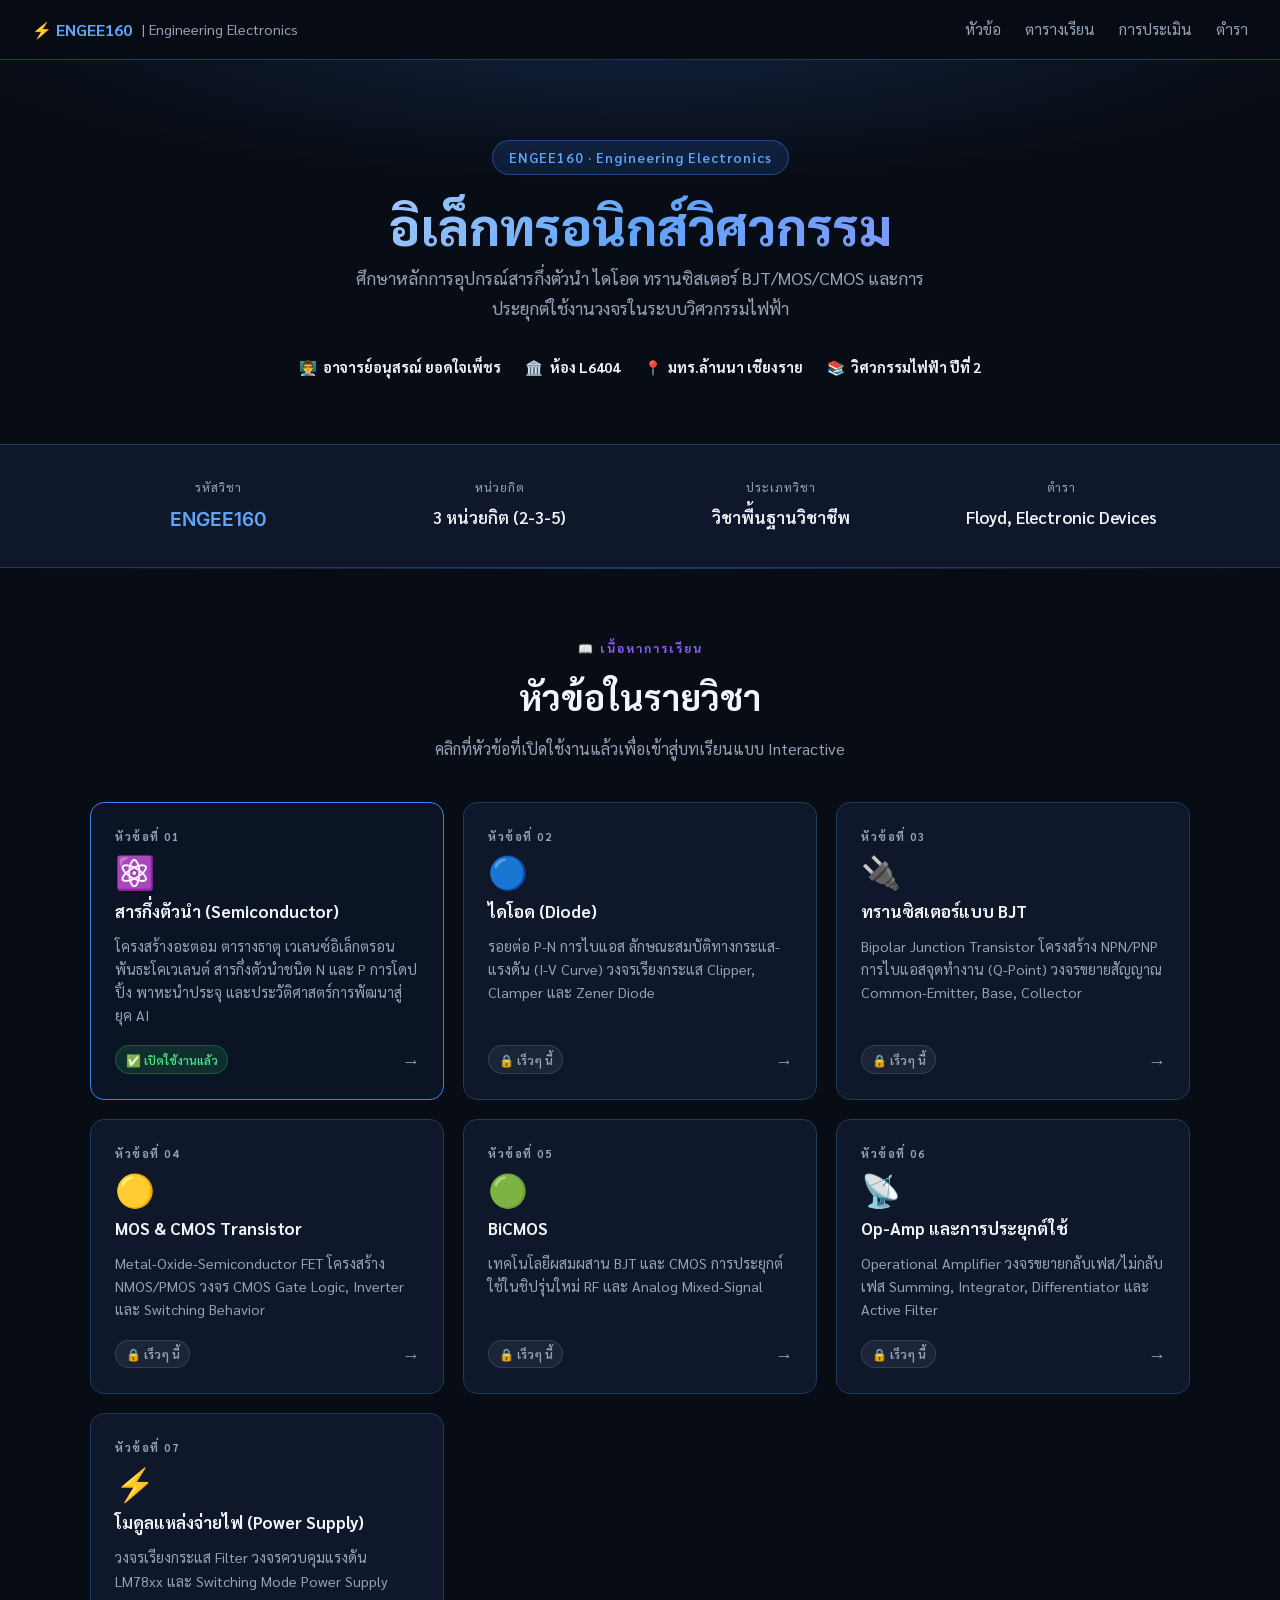
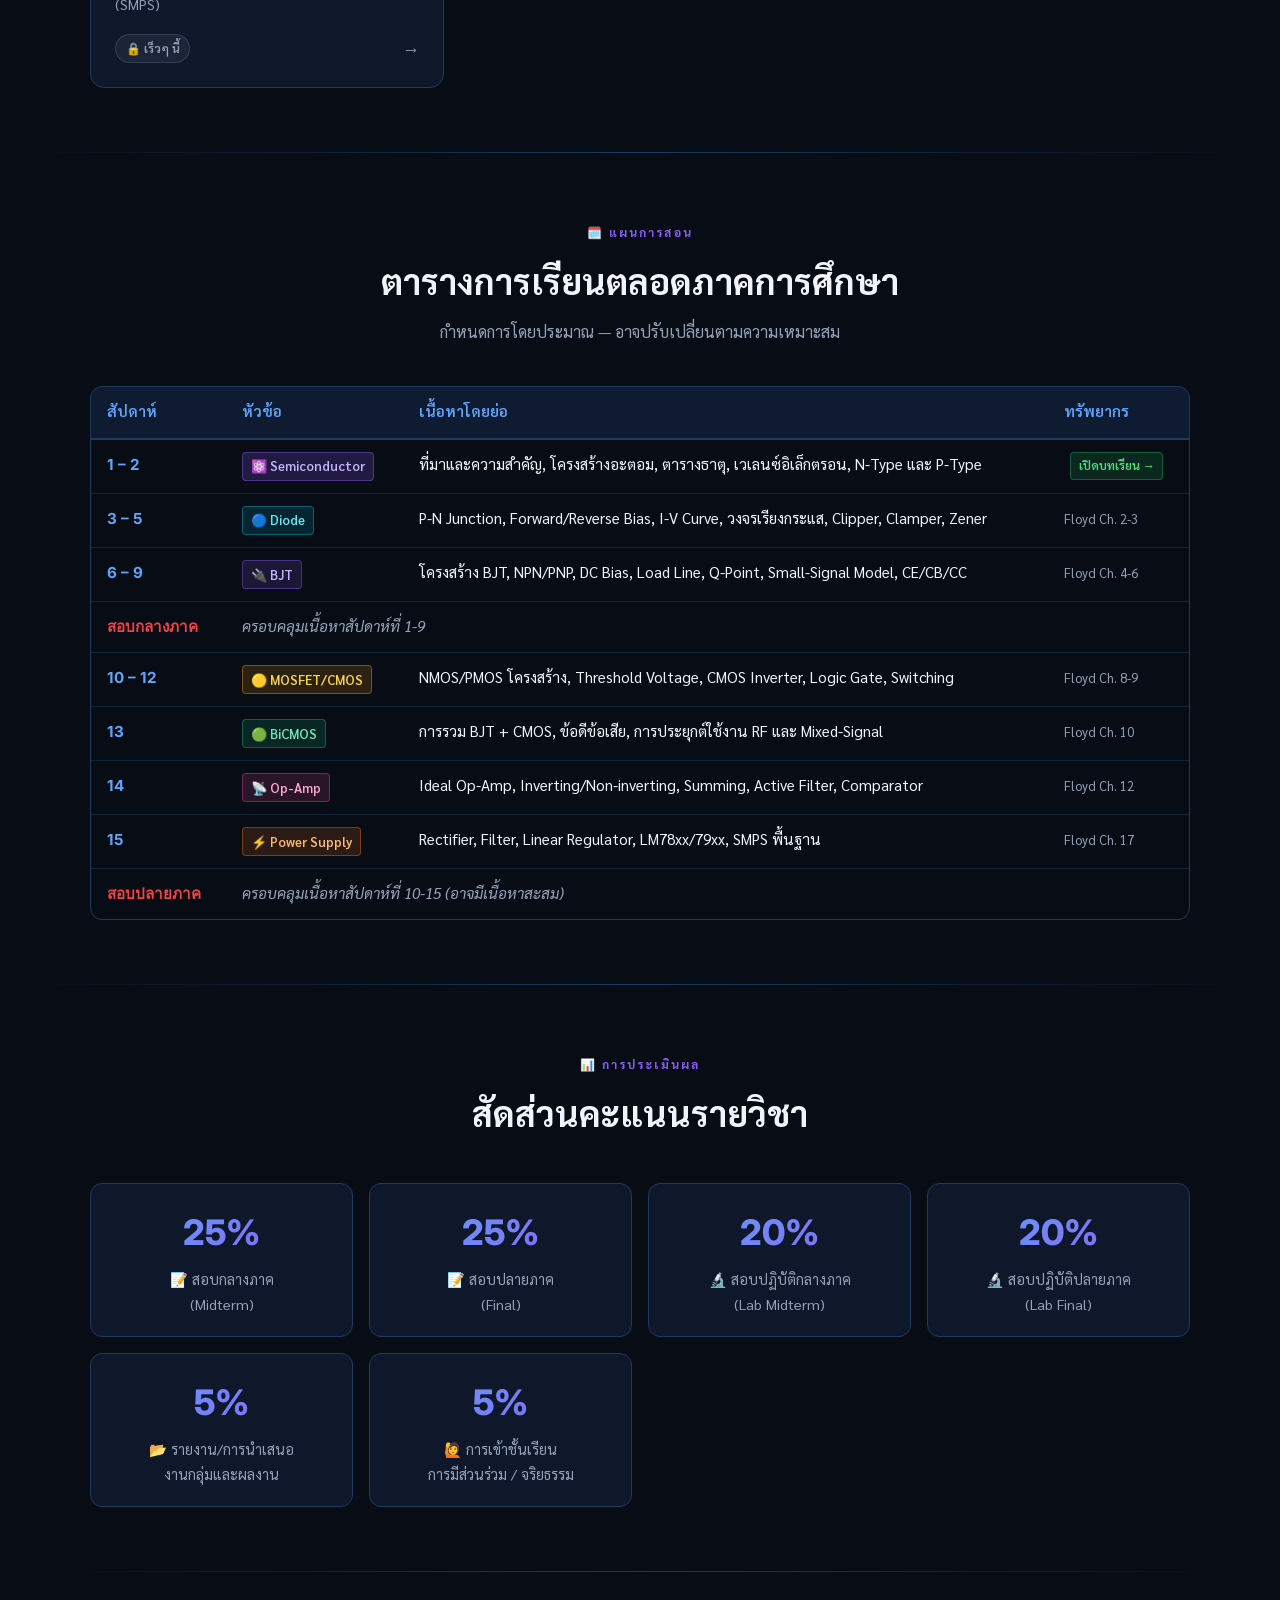
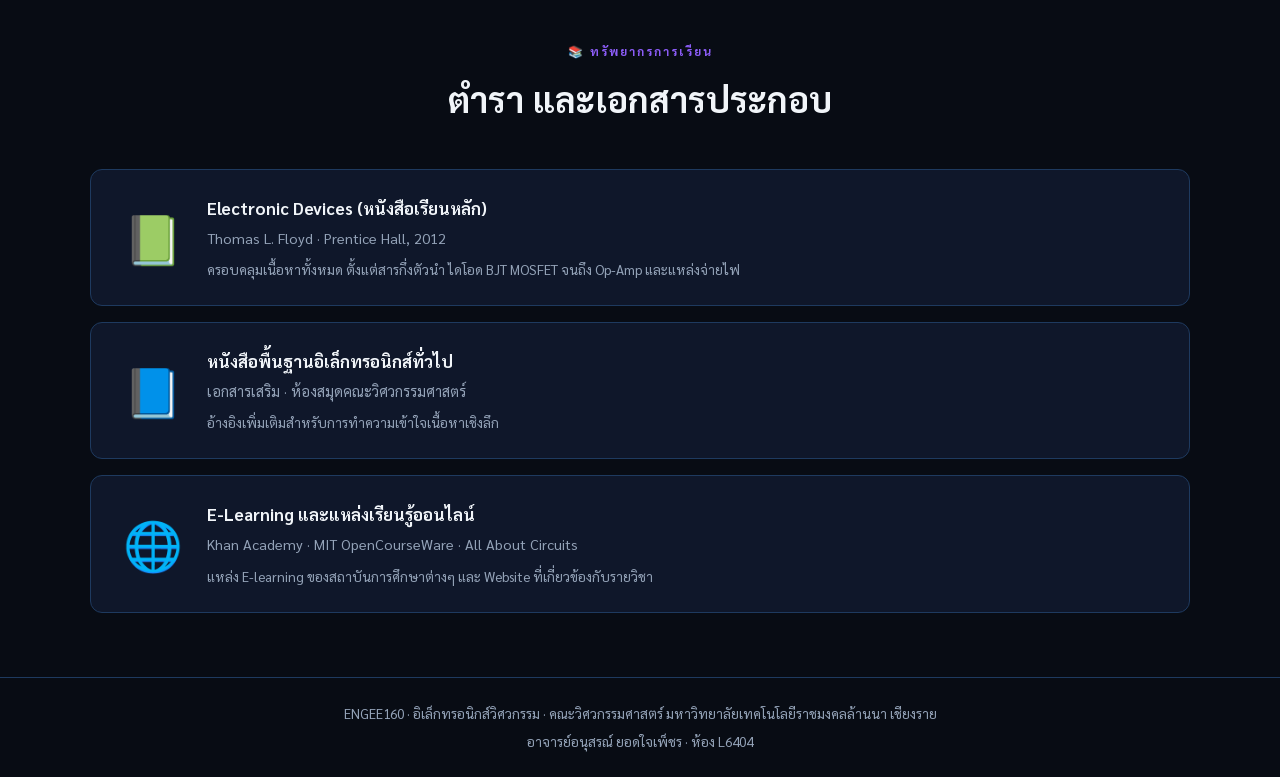
==== index.html @ 2627fcb3 "Initial commit: Course landing page and Semiconductor lesson with quiz" ====
﻿<!DOCTYPE html>
<html lang="th">
<head>
    <meta charset="UTF-8">
    <meta name="viewport" content="width=device-width, initial-scale=1.0">
    <title>ENGEE160 | อิเล็กทรอนิกส์วิศวกรรม</title>
    <meta name="description" content="เว็บไซต์ประกอบการเรียนวิชา ENGEE160 อิเล็กทรอนิกส์วิศวกรรม (Engineering Electronics) คณะวิศวกรรมศาสตร์ มทร.ล้านนา เชียงราย">
    <link rel="preconnect" href="https://fonts.googleapis.com">
    <link href="https://fonts.googleapis.com/css2?family=Sarabun:wght@300;400;500;600;700;800&family=Inter:wght@400;600;700&display=swap" rel="stylesheet">
    <style>
        :root {
            --bg:#080c14; --surface:#0f172a; --border:#1e3a5f;
            --primary:#3b82f6; --primary-glow:#60a5fa;
            --accent:#8b5cf6; --green:#22c55e; --red:#ef4444;
            --text:#f1f5f9; --muted:#94a3b8;
            --card-hover:rgba(59,130,246,0.06);
        }
        *{box-sizing:border-box;margin:0;padding:0}
        html{scroll-behavior:smooth}
        body{font-family:'Sarabun',sans-serif;background:var(--bg);color:var(--text);line-height:1.7;min-height:100vh}

        nav{position:sticky;top:0;z-index:100;background:rgba(8,12,20,0.88);backdrop-filter:blur(16px);border-bottom:1px solid var(--border);padding:0 2rem;display:flex;align-items:center;justify-content:space-between;height:60px}
        .nav-brand{display:flex;align-items:center;gap:.6rem;font-size:1rem;font-weight:700;color:var(--primary-glow);text-decoration:none}
        .nav-brand span{color:var(--muted);font-weight:400;font-size:.9rem}
        .nav-links{display:flex;gap:1.5rem}
        .nav-links a{color:var(--muted);text-decoration:none;font-size:.95rem;transition:color .2s}
        .nav-links a:hover{color:var(--text)}

        .hero{position:relative;overflow:hidden;padding:5rem 2rem 4rem;text-align:center;background:radial-gradient(ellipse 80% 60% at 50% -10%,rgba(59,130,246,0.18) 0%,transparent 70%)}
        .course-badge{display:inline-block;background:rgba(59,130,246,0.15);border:1px solid rgba(59,130,246,0.4);color:var(--primary-glow);padding:.3rem 1rem;border-radius:999px;font-size:.85rem;font-weight:600;letter-spacing:1px;margin-bottom:1.2rem}
        .hero h1{font-size:clamp(2rem,5vw,3.2rem);font-weight:800;line-height:1.2;background:linear-gradient(135deg,#f1f5f9 0%,#60a5fa 50%,#a78bfa 100%);-webkit-background-clip:text;-webkit-text-fill-color:transparent;background-clip:text;margin-bottom:.5rem}
        .hero-sub{font-size:1.1rem;color:var(--muted);max-width:600px;margin:0 auto 2rem}
        .hero-meta{display:flex;flex-wrap:wrap;justify-content:center;gap:1.5rem;font-size:.9rem}
        .hero-meta-item{display:flex;align-items:center;gap:.4rem;color:var(--muted)}
        .hero-meta-item strong{color:var(--text)}

        section{padding:4rem 2rem}
        .container{max-width:1100px;margin:0 auto}
        .section-header{text-align:center;margin-bottom:2.5rem}
        .section-tag{display:inline-block;font-size:.75rem;font-weight:700;letter-spacing:2px;text-transform:uppercase;color:var(--accent);margin-bottom:.5rem}
        .section-header h2{font-size:clamp(1.6rem,3vw,2.2rem);font-weight:700}
        .section-header p{color:var(--muted);margin-top:.5rem;font-size:1rem}

        .info-strip{background:var(--surface);border-top:1px solid var(--border);border-bottom:1px solid var(--border);padding:2rem}
        .info-grid{display:grid;grid-template-columns:repeat(auto-fit,minmax(200px,1fr));gap:1.5rem;max-width:1100px;margin:0 auto}
        .info-item{text-align:center}
        .info-item .label{font-size:.78rem;text-transform:uppercase;letter-spacing:1px;color:var(--muted);margin-bottom:.3rem}
        .info-item .value{font-size:1.05rem;font-weight:600}
        .info-item .value.code{font-family:'Inter',monospace;color:var(--primary-glow);font-size:1.2rem}

        .topics-grid{display:grid;grid-template-columns:repeat(auto-fill,minmax(300px,1fr));gap:1.2rem}
        .topic-card{background:var(--surface);border:1px solid var(--border);border-radius:14px;padding:1.5rem;text-decoration:none;color:inherit;display:flex;flex-direction:column;gap:.6rem;transition:transform .2s,border-color .2s,box-shadow .2s,background .2s;position:relative;overflow:hidden}
        .topic-card::before{content:'';position:absolute;top:0;left:0;right:0;height:3px;background:linear-gradient(90deg,var(--ca),var(--cb));opacity:0;transition:opacity .2s}
        .topic-card:hover{transform:translateY(-4px);border-color:var(--ca,var(--primary));box-shadow:0 8px 32px rgba(0,0,0,.4);background:var(--card-hover)}
        .topic-card:hover::before{opacity:1}
        .topic-card.live{border-color:var(--primary);background:rgba(59,130,246,.07)}
        .topic-card.live:hover{box-shadow:0 8px 32px rgba(59,130,246,.2)}
        .card-number{font-size:.7rem;font-weight:700;letter-spacing:1.5px;text-transform:uppercase;color:var(--muted)}
        .card-icon{font-size:2rem;line-height:1}
        .card-title{font-size:1.05rem;font-weight:700}
        .card-desc{font-size:.9rem;color:var(--muted);line-height:1.6;flex:1}
        .card-footer{display:flex;align-items:center;justify-content:space-between;margin-top:.5rem}
        .card-tag{font-size:.75rem;padding:.2rem .6rem;border-radius:999px;font-weight:600}
        .tag-ok{background:rgba(34,197,94,.15);color:#4ade80;border:1px solid rgba(34,197,94,.3)}
        .tag-soon{background:rgba(148,163,184,.1);color:var(--muted);border:1px solid rgba(148,163,184,.2)}
        .card-arrow{color:var(--muted);font-size:1.1rem;transition:transform .2s,color .2s}
        .topic-card:hover .card-arrow{transform:translateX(4px);color:var(--text)}

        .schedule-table{width:100%;border-collapse:collapse;font-size:.95rem}
        .schedule-table th{background:rgba(59,130,246,.12);color:var(--primary-glow);padding:.8rem 1rem;text-align:left;font-weight:600;border-bottom:2px solid var(--border)}
        .schedule-table td{padding:.75rem 1rem;border-bottom:1px solid rgba(30,58,95,.5);vertical-align:top}
        .schedule-table tr:hover td{background:rgba(59,130,246,.04)}
        .schedule-table tr:last-child td{border-bottom:none}
        .wk{font-weight:700;color:var(--primary-glow);font-family:'Inter',monospace;white-space:nowrap}
        .badge{display:inline-block;padding:.15rem .5rem;border-radius:4px;font-size:.82rem;font-weight:600;border:1px solid}
        .lnk{display:inline-block;background:rgba(34,197,94,.15);border:1px solid rgba(34,197,94,.35);color:#4ade80;padding:.15rem .5rem;border-radius:4px;font-size:.78rem;font-weight:600;text-decoration:none;margin-left:.4rem}
        .lnk:hover{background:rgba(34,197,94,.25)}

        .assess-grid{display:grid;grid-template-columns:repeat(auto-fill,minmax(220px,1fr));gap:1rem}
        .assess-card{background:var(--surface);border:1px solid var(--border);border-radius:12px;padding:1.2rem;text-align:center}
        .assess-pct{font-size:2.2rem;font-weight:800;font-family:'Inter',sans-serif;background:linear-gradient(135deg,var(--primary-glow),var(--accent));-webkit-background-clip:text;-webkit-text-fill-color:transparent;background-clip:text}
        .assess-label{font-size:.9rem;color:var(--muted);margin-top:.3rem}

        .book-card{background:var(--surface);border:1px solid var(--border);border-radius:12px;padding:1.5rem 2rem;display:flex;align-items:center;gap:1.5rem}
        .book-icon{font-size:3rem;flex-shrink:0}
        .book-title{font-size:1.05rem;font-weight:700}
        .book-author{font-size:.9rem;color:var(--muted);margin-top:.2rem}

        .divider{height:1px;background:linear-gradient(90deg,transparent,var(--border),transparent);margin:0 2rem}
        footer{border-top:1px solid var(--border);padding:1.5rem 2rem;text-align:center;color:var(--muted);font-size:.85rem}

        @keyframes pulse-glow{0%,100%{box-shadow:0 0 0 0 rgba(59,130,246,.4)}50%{box-shadow:0 0 0 8px rgba(59,130,246,0)}}
        .pulse{animation:pulse-glow 2.5s ease-in-out infinite}

        @media(max-width:640px){nav{padding:0 1rem}.nav-links{display:none}.hero{padding:3rem 1rem 2.5rem}section{padding:2.5rem 1rem}.book-card{flex-direction:column;text-align:center}}
    </style>
</head>
<body>

<nav>
    <a href="#" class="nav-brand">
        ⚡ ENGEE160 <span>| Engineering Electronics</span>
    </a>
    <div class="nav-links">
        <a href="#topics">หัวข้อ</a>
        <a href="#schedule">ตารางเรียน</a>
        <a href="#assessment">การประเมิน</a>
        <a href="#references">ตำรา</a>
    </div>
</nav>

<section class="hero">
    <div class="course-badge">ENGEE160 · Engineering Electronics</div>
    <h1>อิเล็กทรอนิกส์วิศวกรรม</h1>
    <p class="hero-sub">
        ศึกษาหลักการอุปกรณ์สารกึ่งตัวนำ ไดโอด ทรานซิสเตอร์ BJT/MOS/CMOS
        และการประยุกต์ใช้งานวงจรในระบบวิศวกรรมไฟฟ้า
    </p>
    <div class="hero-meta">
        <div class="hero-meta-item">👨‍🏫 <strong>อาจารย์อนุสรณ์ ยอดใจเพ็ชร</strong></div>
        <div class="hero-meta-item">🏛️ <strong>ห้อง L6404</strong></div>
        <div class="hero-meta-item">📍 <strong>มทร.ล้านนา เชียงราย</strong></div>
        <div class="hero-meta-item">📚 <strong>วิศวกรรมไฟฟ้า ปีที่ 2</strong></div>
    </div>
</section>

<div class="info-strip">
    <div class="info-grid">
        <div class="info-item"><div class="label">รหัสวิชา</div><div class="value code">ENGEE160</div></div>
        <div class="info-item"><div class="label">หน่วยกิต</div><div class="value">3 หน่วยกิต (2-3-5)</div></div>
        <div class="info-item"><div class="label">ประเภทวิชา</div><div class="value">วิชาพื้นฐานวิชาชีพ</div></div>
        <div class="info-item"><div class="label">ตำรา</div><div class="value">Floyd, Electronic Devices</div></div>
    </div>
</div>

<div class="divider"></div>

<section id="topics">
    <div class="container">
        <div class="section-header">
            <div class="section-tag">📖 เนื้อหาการเรียน</div>
            <h2>หัวข้อในรายวิชา</h2>
            <p>คลิกที่หัวข้อที่เปิดใช้งานแล้วเพื่อเข้าสู่บทเรียนแบบ Interactive</p>
        </div>
        <div class="topics-grid">

            <a href="Semiconductor/index.html" class="topic-card live pulse" style="--ca:#3b82f6;--cb:#8b5cf6">
                <div class="card-number">หัวข้อที่ 01</div>
                <div class="card-icon">⚛️</div>
                <div class="card-title">สารกึ่งตัวนำ (Semiconductor)</div>
                <div class="card-desc">โครงสร้างอะตอม ตารางธาตุ เวเลนซ์อิเล็กตรอน พันธะโคเวเลนต์ สารกึ่งตัวนำชนิด N และ P การโดปปิ้ง พาหะนำประจุ และประวัติศาสตร์การพัฒนาสู่ยุค AI</div>
                <div class="card-footer">
                    <span class="card-tag tag-ok">✅ เปิดใช้งานแล้ว</span>
                    <span class="card-arrow">→</span>
                </div>
            </a>

            <div class="topic-card" style="--ca:#06b6d4;--cb:#3b82f6">
                <div class="card-number">หัวข้อที่ 02</div>
                <div class="card-icon">🔵</div>
                <div class="card-title">ไดโอด (Diode)</div>
                <div class="card-desc">รอยต่อ P-N การไบแอส ลักษณะสมบัติทางกระแส-แรงดัน (I-V Curve) วงจรเรียงกระแส Clipper, Clamper และ Zener Diode</div>
                <div class="card-footer"><span class="card-tag tag-soon">🔒 เร็วๆ นี้</span><span class="card-arrow">→</span></div>
            </div>

            <div class="topic-card" style="--ca:#8b5cf6;--cb:#ec4899">
                <div class="card-number">หัวข้อที่ 03</div>
                <div class="card-icon">🔌</div>
                <div class="card-title">ทรานซิสเตอร์แบบ BJT</div>
                <div class="card-desc">Bipolar Junction Transistor โครงสร้าง NPN/PNP การไบแอสจุดทำงาน (Q-Point) วงจรขยายสัญญาณ Common-Emitter, Base, Collector</div>
                <div class="card-footer"><span class="card-tag tag-soon">🔒 เร็วๆ นี้</span><span class="card-arrow">→</span></div>
            </div>

            <div class="topic-card" style="--ca:#f59e0b;--cb:#ef4444">
                <div class="card-number">หัวข้อที่ 04</div>
                <div class="card-icon">🟡</div>
                <div class="card-title">MOS & CMOS Transistor</div>
                <div class="card-desc">Metal-Oxide-Semiconductor FET โครงสร้าง NMOS/PMOS วงจร CMOS Gate Logic, Inverter และ Switching Behavior</div>
                <div class="card-footer"><span class="card-tag tag-soon">🔒 เร็วๆ นี้</span><span class="card-arrow">→</span></div>
            </div>

            <div class="topic-card" style="--ca:#10b981;--cb:#06b6d4">
                <div class="card-number">หัวข้อที่ 05</div>
                <div class="card-icon">🟢</div>
                <div class="card-title">BiCMOS</div>
                <div class="card-desc">เทคโนโลยีผสมผสาน BJT และ CMOS การประยุกต์ใช้ในชิปรุ่นใหม่ RF และ Analog Mixed-Signal</div>
                <div class="card-footer"><span class="card-tag tag-soon">🔒 เร็วๆ นี้</span><span class="card-arrow">→</span></div>
            </div>

            <div class="topic-card" style="--ca:#ec4899;--cb:#8b5cf6">
                <div class="card-number">หัวข้อที่ 06</div>
                <div class="card-icon">📡</div>
                <div class="card-title">Op-Amp และการประยุกต์ใช้</div>
                <div class="card-desc">Operational Amplifier วงจรขยายกลับเฟส/ไม่กลับเฟส Summing, Integrator, Differentiator และ Active Filter</div>
                <div class="card-footer"><span class="card-tag tag-soon">🔒 เร็วๆ นี้</span><span class="card-arrow">→</span></div>
            </div>

            <div class="topic-card" style="--ca:#f97316;--cb:#eab308">
                <div class="card-number">หัวข้อที่ 07</div>
                <div class="card-icon">⚡</div>
                <div class="card-title">โมดูลแหล่งจ่ายไฟ (Power Supply)</div>
                <div class="card-desc">วงจรเรียงกระแส Filter วงจรควบคุมแรงดัน LM78xx และ Switching Mode Power Supply (SMPS)</div>
                <div class="card-footer"><span class="card-tag tag-soon">🔒 เร็วๆ นี้</span><span class="card-arrow">→</span></div>
            </div>

        </div>
    </div>
</section>

<div class="divider"></div>

<section id="schedule">
    <div class="container">
        <div class="section-header">
            <div class="section-tag">🗓️ แผนการสอน</div>
            <h2>ตารางการเรียนตลอดภาคการศึกษา</h2>
            <p>กำหนดการโดยประมาณ — อาจปรับเปลี่ยนตามความเหมาะสม</p>
        </div>
        <div style="overflow-x:auto;border-radius:12px;border:1px solid var(--border)">
        <table class="schedule-table">
            <thead>
                <tr><th>สัปดาห์</th><th>หัวข้อ</th><th>เนื้อหาโดยย่อ</th><th>ทรัพยากร</th></tr>
            </thead>
            <tbody>
                <tr>
                    <td class="wk">1 – 2</td>
                    <td><span class="badge" style="background:rgba(139,92,246,.2);border-color:rgba(139,92,246,.4);color:#c4b5fd">⚛️ Semiconductor</span></td>
                    <td>ที่มาและความสำคัญ, โครงสร้างอะตอม, ตารางธาตุ, เวเลนซ์อิเล็กตรอน, N-Type และ P-Type</td>
                    <td><a href="Semiconductor/index.html" class="lnk">เปิดบทเรียน →</a></td>
                </tr>
                <tr>
                    <td class="wk">3 – 5</td>
                    <td><span class="badge" style="background:rgba(6,182,212,.15);border-color:rgba(6,182,212,.4);color:#67e8f9">🔵 Diode</span></td>
                    <td>P-N Junction, Forward/Reverse Bias, I-V Curve, วงจรเรียงกระแส, Clipper, Clamper, Zener</td>
                    <td><span style="color:var(--muted);font-size:.8rem">Floyd Ch. 2-3</span></td>
                </tr>
                <tr>
                    <td class="wk">6 – 9</td>
                    <td><span class="badge" style="background:rgba(139,92,246,.15);border-color:rgba(139,92,246,.4);color:#c4b5fd">🔌 BJT</span></td>
                    <td>โครงสร้าง BJT, NPN/PNP, DC Bias, Load Line, Q-Point, Small-Signal Model, CE/CB/CC</td>
                    <td><span style="color:var(--muted);font-size:.8rem">Floyd Ch. 4-6</span></td>
                </tr>
                <tr>
                    <td class="wk" style="color:var(--red)">สอบกลางภาค</td>
                    <td colspan="3" style="color:var(--muted);font-style:italic">ครอบคลุมเนื้อหาสัปดาห์ที่ 1-9</td>
                </tr>
                <tr>
                    <td class="wk">10 – 12</td>
                    <td><span class="badge" style="background:rgba(245,158,11,.15);border-color:rgba(245,158,11,.4);color:#fcd34d">🟡 MOSFET/CMOS</span></td>
                    <td>NMOS/PMOS โครงสร้าง, Threshold Voltage, CMOS Inverter, Logic Gate, Switching</td>
                    <td><span style="color:var(--muted);font-size:.8rem">Floyd Ch. 8-9</span></td>
                </tr>
                <tr>
                    <td class="wk">13</td>
                    <td><span class="badge" style="background:rgba(16,185,129,.15);border-color:rgba(16,185,129,.4);color:#6ee7b7">🟢 BiCMOS</span></td>
                    <td>การรวม BJT + CMOS, ข้อดีข้อเสีย, การประยุกต์ใช้งาน RF และ Mixed-Signal</td>
                    <td><span style="color:var(--muted);font-size:.8rem">Floyd Ch. 10</span></td>
                </tr>
                <tr>
                    <td class="wk">14</td>
                    <td><span class="badge" style="background:rgba(236,72,153,.15);border-color:rgba(236,72,153,.4);color:#f9a8d4">📡 Op-Amp</span></td>
                    <td>Ideal Op-Amp, Inverting/Non-inverting, Summing, Active Filter, Comparator</td>
                    <td><span style="color:var(--muted);font-size:.8rem">Floyd Ch. 12</span></td>
                </tr>
                <tr>
                    <td class="wk">15</td>
                    <td><span class="badge" style="background:rgba(249,115,22,.15);border-color:rgba(249,115,22,.4);color:#fdba74">⚡ Power Supply</span></td>
                    <td>Rectifier, Filter, Linear Regulator, LM78xx/79xx, SMPS พื้นฐาน</td>
                    <td><span style="color:var(--muted);font-size:.8rem">Floyd Ch. 17</span></td>
                </tr>
                <tr>
                    <td class="wk" style="color:var(--red)">สอบปลายภาค</td>
                    <td colspan="3" style="color:var(--muted);font-style:italic">ครอบคลุมเนื้อหาสัปดาห์ที่ 10-15 (อาจมีเนื้อหาสะสม)</td>
                </tr>
            </tbody>
        </table>
        </div>
    </div>
</section>

<div class="divider"></div>

<section id="assessment">
    <div class="container">
        <div class="section-header">
            <div class="section-tag">📊 การประเมินผล</div>
            <h2>สัดส่วนคะแนนรายวิชา</h2>
        </div>
        <div class="assess-grid">
            <div class="assess-card"><div class="assess-pct">25%</div><div class="assess-label">📝 สอบกลางภาค<br>(Midterm)</div></div>
            <div class="assess-card"><div class="assess-pct">25%</div><div class="assess-label">📝 สอบปลายภาค<br>(Final)</div></div>
            <div class="assess-card"><div class="assess-pct">20%</div><div class="assess-label">🔬 สอบปฏิบัติกลางภาค<br>(Lab Midterm)</div></div>
            <div class="assess-card"><div class="assess-pct">20%</div><div class="assess-label">🔬 สอบปฏิบัติปลายภาค<br>(Lab Final)</div></div>
            <div class="assess-card"><div class="assess-pct">5%</div><div class="assess-label">📂 รายงาน/การนำเสนอ<br>งานกลุ่มและผลงาน</div></div>
            <div class="assess-card"><div class="assess-pct">5%</div><div class="assess-label">🙋 การเข้าชั้นเรียน<br>การมีส่วนร่วม / จริยธรรม</div></div>
        </div>
    </div>
</section>

<div class="divider"></div>

<section id="references">
    <div class="container">
        <div class="section-header">
            <div class="section-tag">📚 ทรัพยากรการเรียน</div>
            <h2>ตำรา และเอกสารประกอบ</h2>
        </div>
        <div style="display:flex;flex-direction:column;gap:1rem">
            <div class="book-card">
                <div class="book-icon">📗</div>
                <div>
                    <div class="book-title">Electronic Devices (หนังสือเรียนหลัก)</div>
                    <div class="book-author">Thomas L. Floyd · Prentice Hall, 2012</div>
                    <div style="margin-top:.5rem;font-size:.85rem;color:var(--muted)">ครอบคลุมเนื้อหาทั้งหมด ตั้งแต่สารกึ่งตัวนำ ไดโอด BJT MOSFET จนถึง Op-Amp และแหล่งจ่ายไฟ</div>
                </div>
            </div>
            <div class="book-card">
                <div class="book-icon">📘</div>
                <div>
                    <div class="book-title">หนังสือพื้นฐานอิเล็กทรอนิกส์ทั่วไป</div>
                    <div class="book-author">เอกสารเสริม · ห้องสมุดคณะวิศวกรรมศาสตร์</div>
                    <div style="margin-top:.5rem;font-size:.85rem;color:var(--muted)">อ้างอิงเพิ่มเติมสำหรับการทำความเข้าใจเนื้อหาเชิงลึก</div>
                </div>
            </div>
            <div class="book-card">
                <div class="book-icon">🌐</div>
                <div>
                    <div class="book-title">E-Learning และแหล่งเรียนรู้ออนไลน์</div>
                    <div class="book-author">Khan Academy · MIT OpenCourseWare · All About Circuits</div>
                    <div style="margin-top:.5rem;font-size:.85rem;color:var(--muted)">แหล่ง E-learning ของสถาบันการศึกษาต่างๆ และ Website ที่เกี่ยวข้องกับรายวิชา</div>
                </div>
            </div>
        </div>
    </div>
</section>

<footer>
    <p>ENGEE160 · อิเล็กทรอนิกส์วิศวกรรม · คณะวิศวกรรมศาสตร์ มหาวิทยาลัยเทคโนโลยีราชมงคลล้านนา เชียงราย</p>
    <p style="margin-top:.3rem">อาจารย์อนุสรณ์ ยอดใจเพ็ชร · ห้อง L6404</p>
</footer>

</body>
</html>
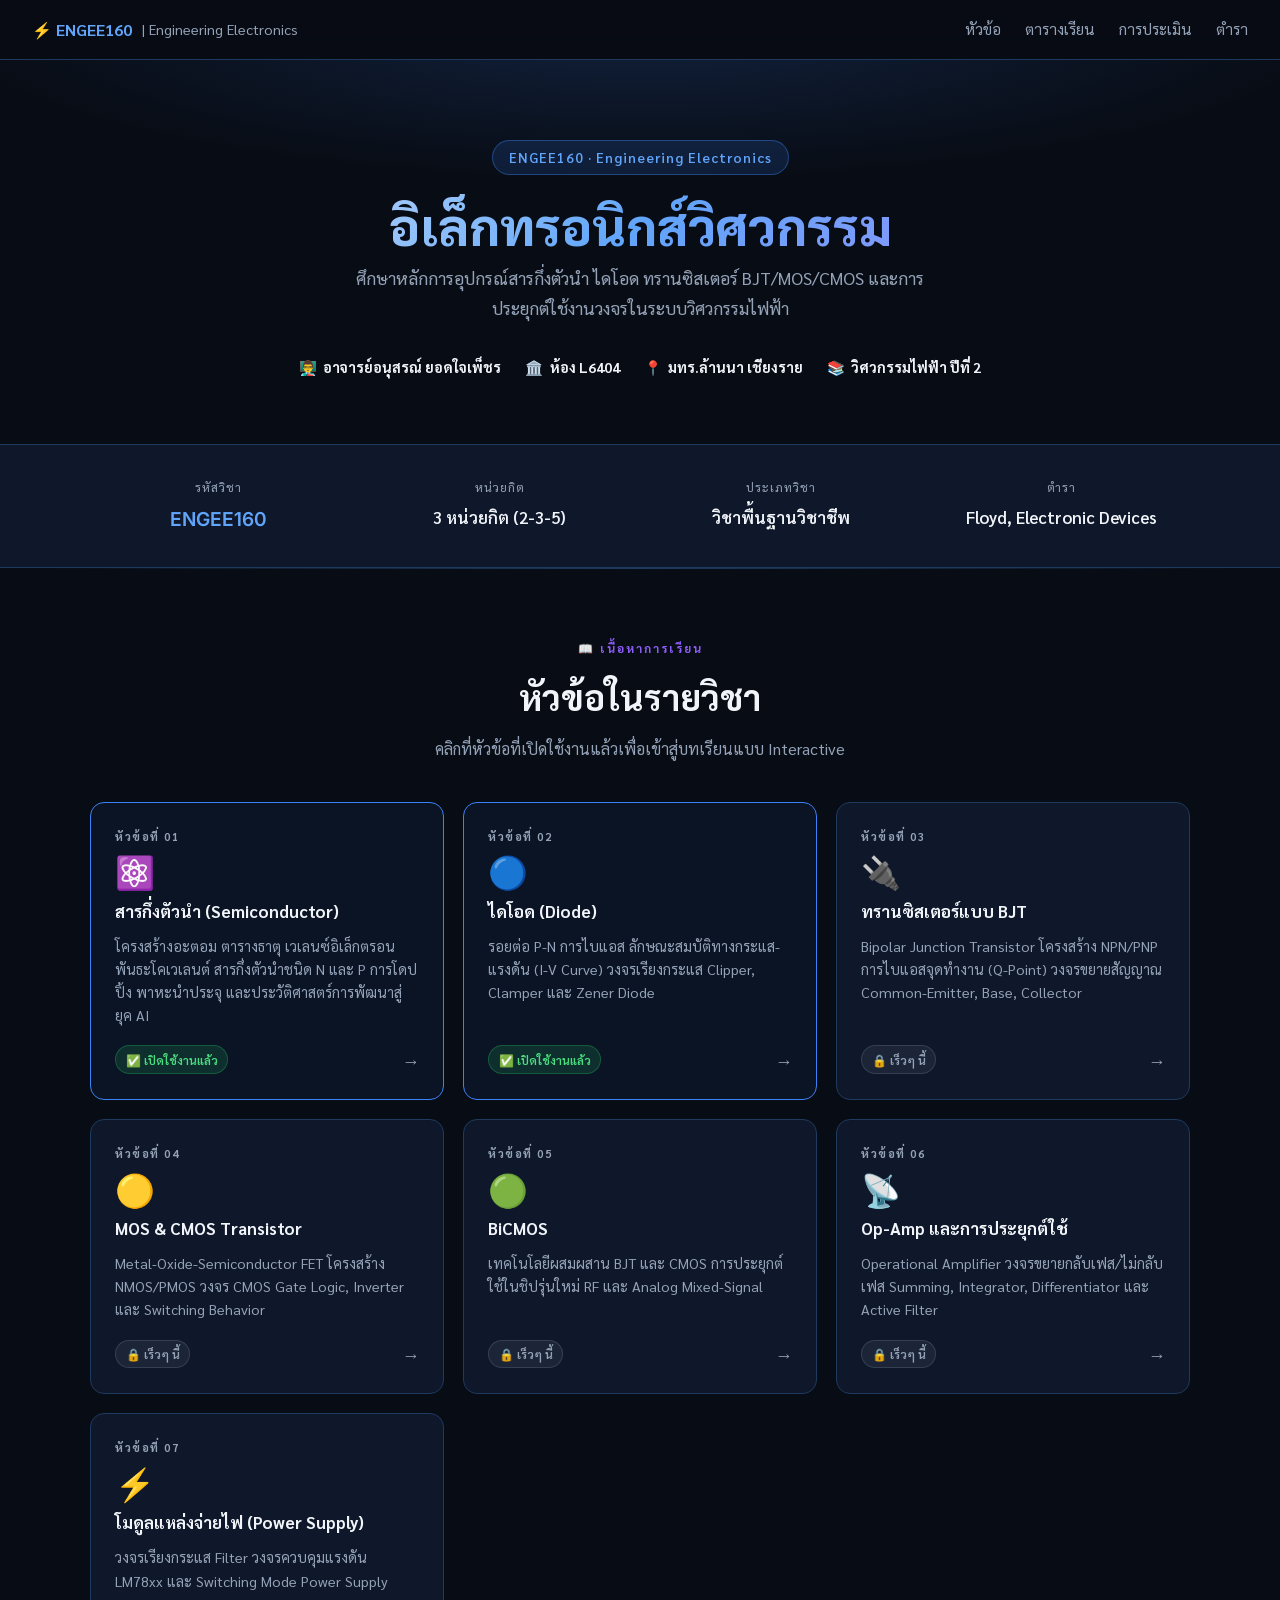
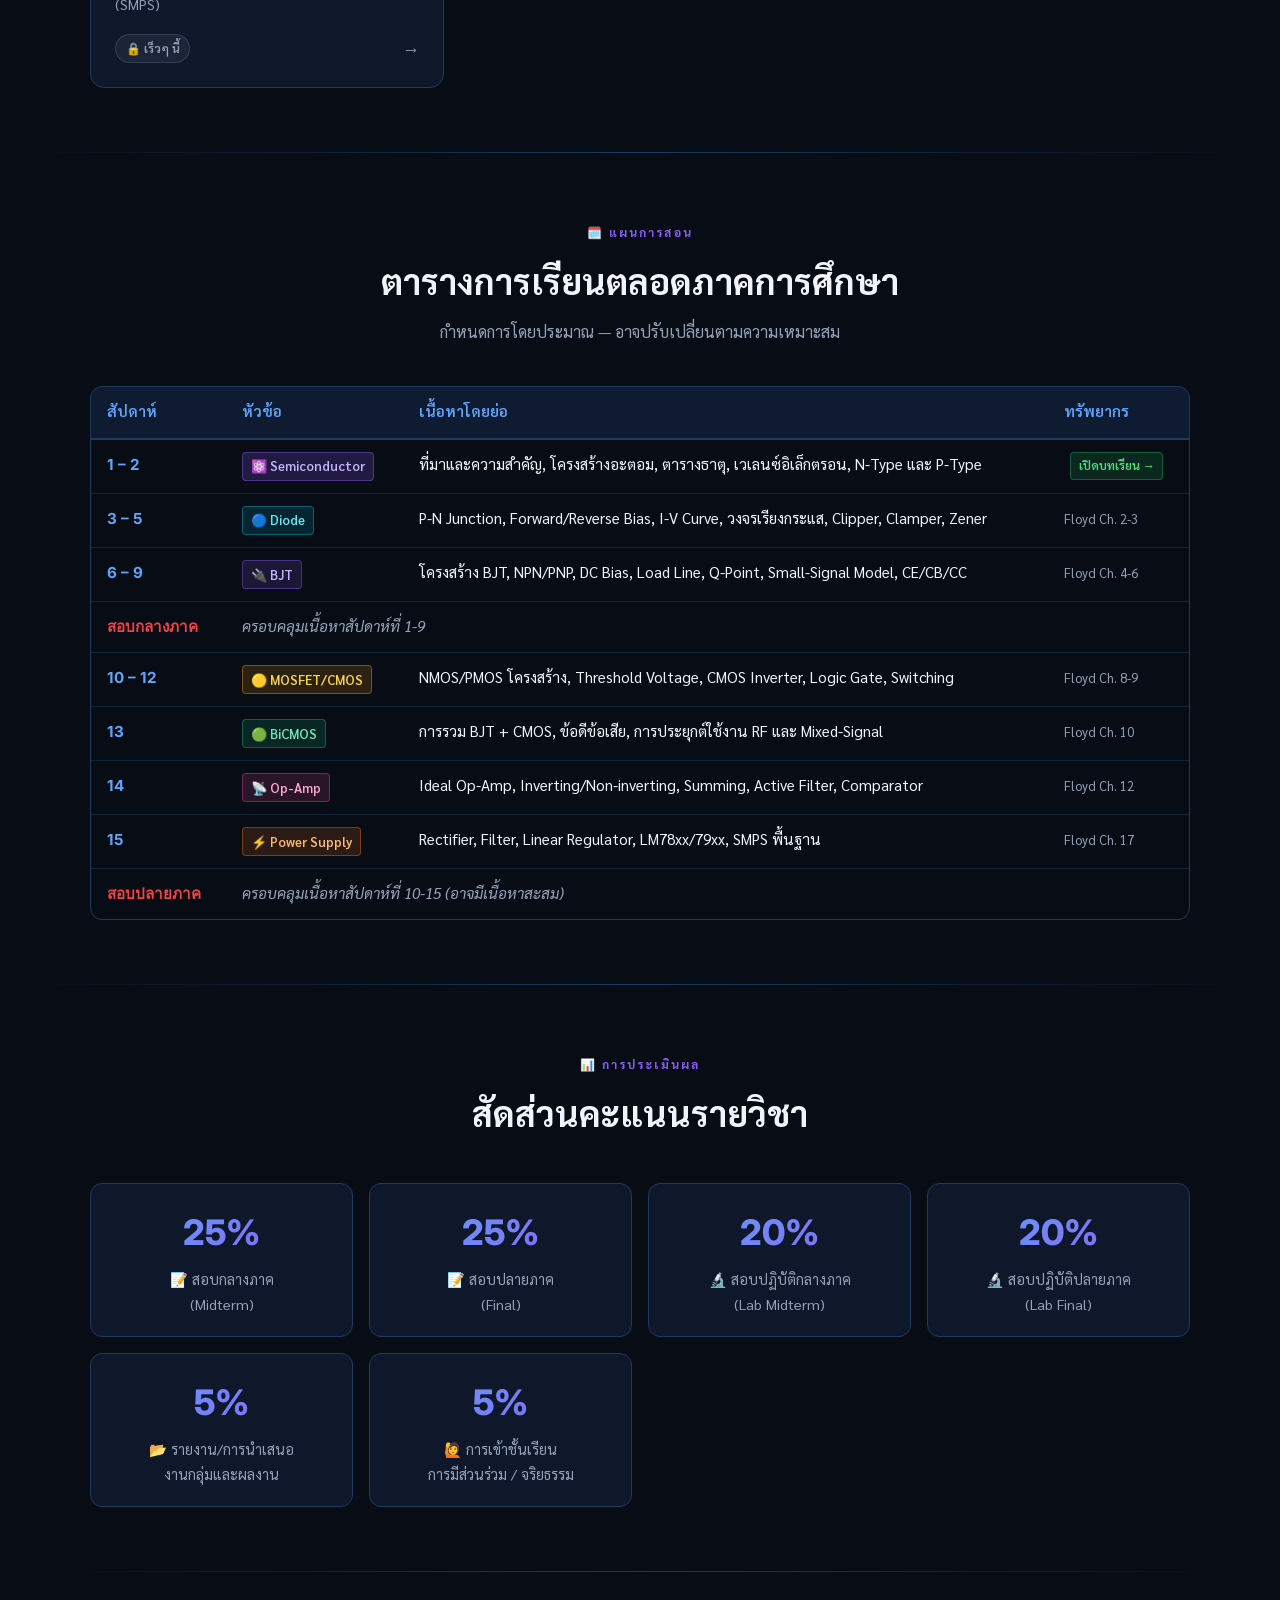
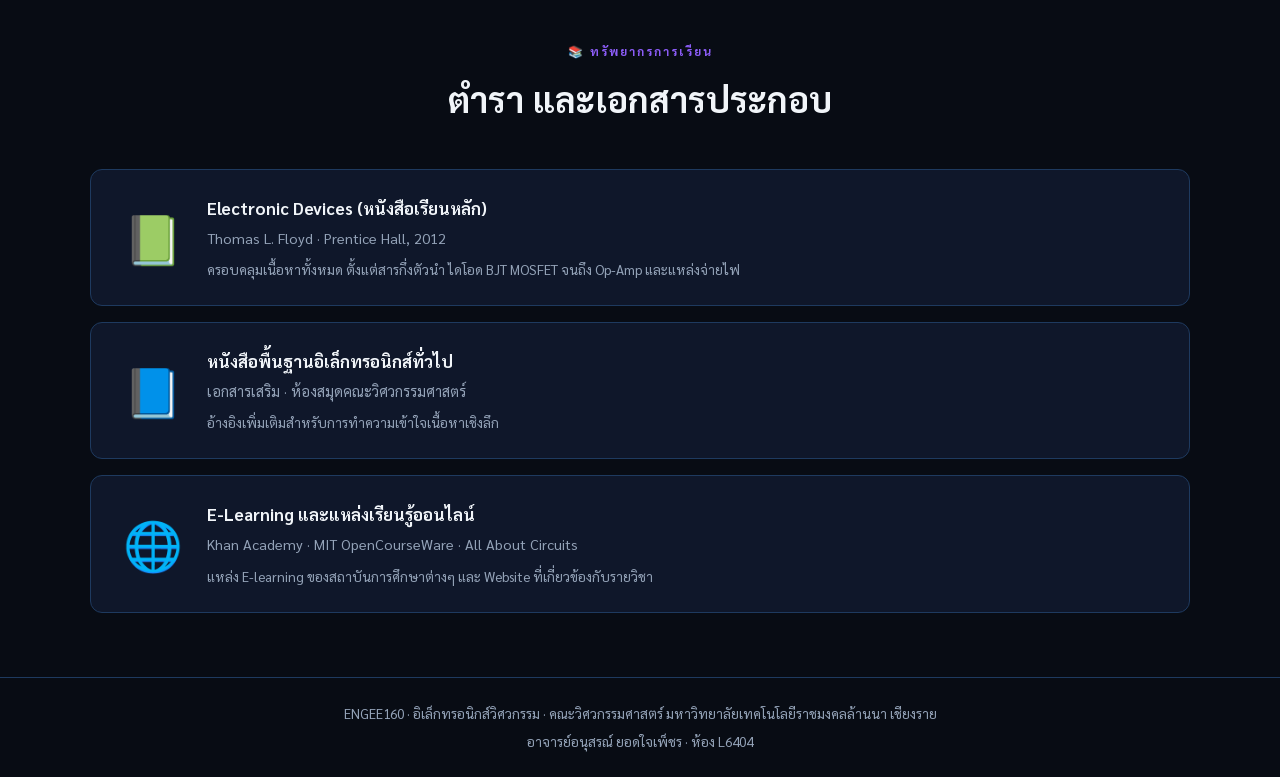
==== commit 63747f02: "feat: Add Diode module with interactive SVGs and quiz" ====
--- a/index.html
+++ b/index.html
@@ -1,4 +1,4 @@
-﻿<!DOCTYPE html>
+<!DOCTYPE html>
 <html lang="th">
 <head>
     <meta charset="UTF-8">
@@ -155,13 +155,13 @@
                 </div>
             </a>
 
-            <div class="topic-card" style="--ca:#06b6d4;--cb:#3b82f6">
+            <a href="Diode/index.html" class="topic-card live pulse" style="--ca:#06b6d4;--cb:#3b82f6">
                 <div class="card-number">หัวข้อที่ 02</div>
                 <div class="card-icon">🔵</div>
                 <div class="card-title">ไดโอด (Diode)</div>
                 <div class="card-desc">รอยต่อ P-N การไบแอส ลักษณะสมบัติทางกระแส-แรงดัน (I-V Curve) วงจรเรียงกระแส Clipper, Clamper และ Zener Diode</div>
-                <div class="card-footer"><span class="card-tag tag-soon">🔒 เร็วๆ นี้</span><span class="card-arrow">→</span></div>
-            </div>
+                <div class="card-footer"><span class="card-tag tag-ok">✅ เปิดใช้งานแล้ว</span><span class="card-arrow">→</span></div>
+            </a>
 
             <div class="topic-card" style="--ca:#8b5cf6;--cb:#ec4899">
                 <div class="card-number">หัวข้อที่ 03</div>
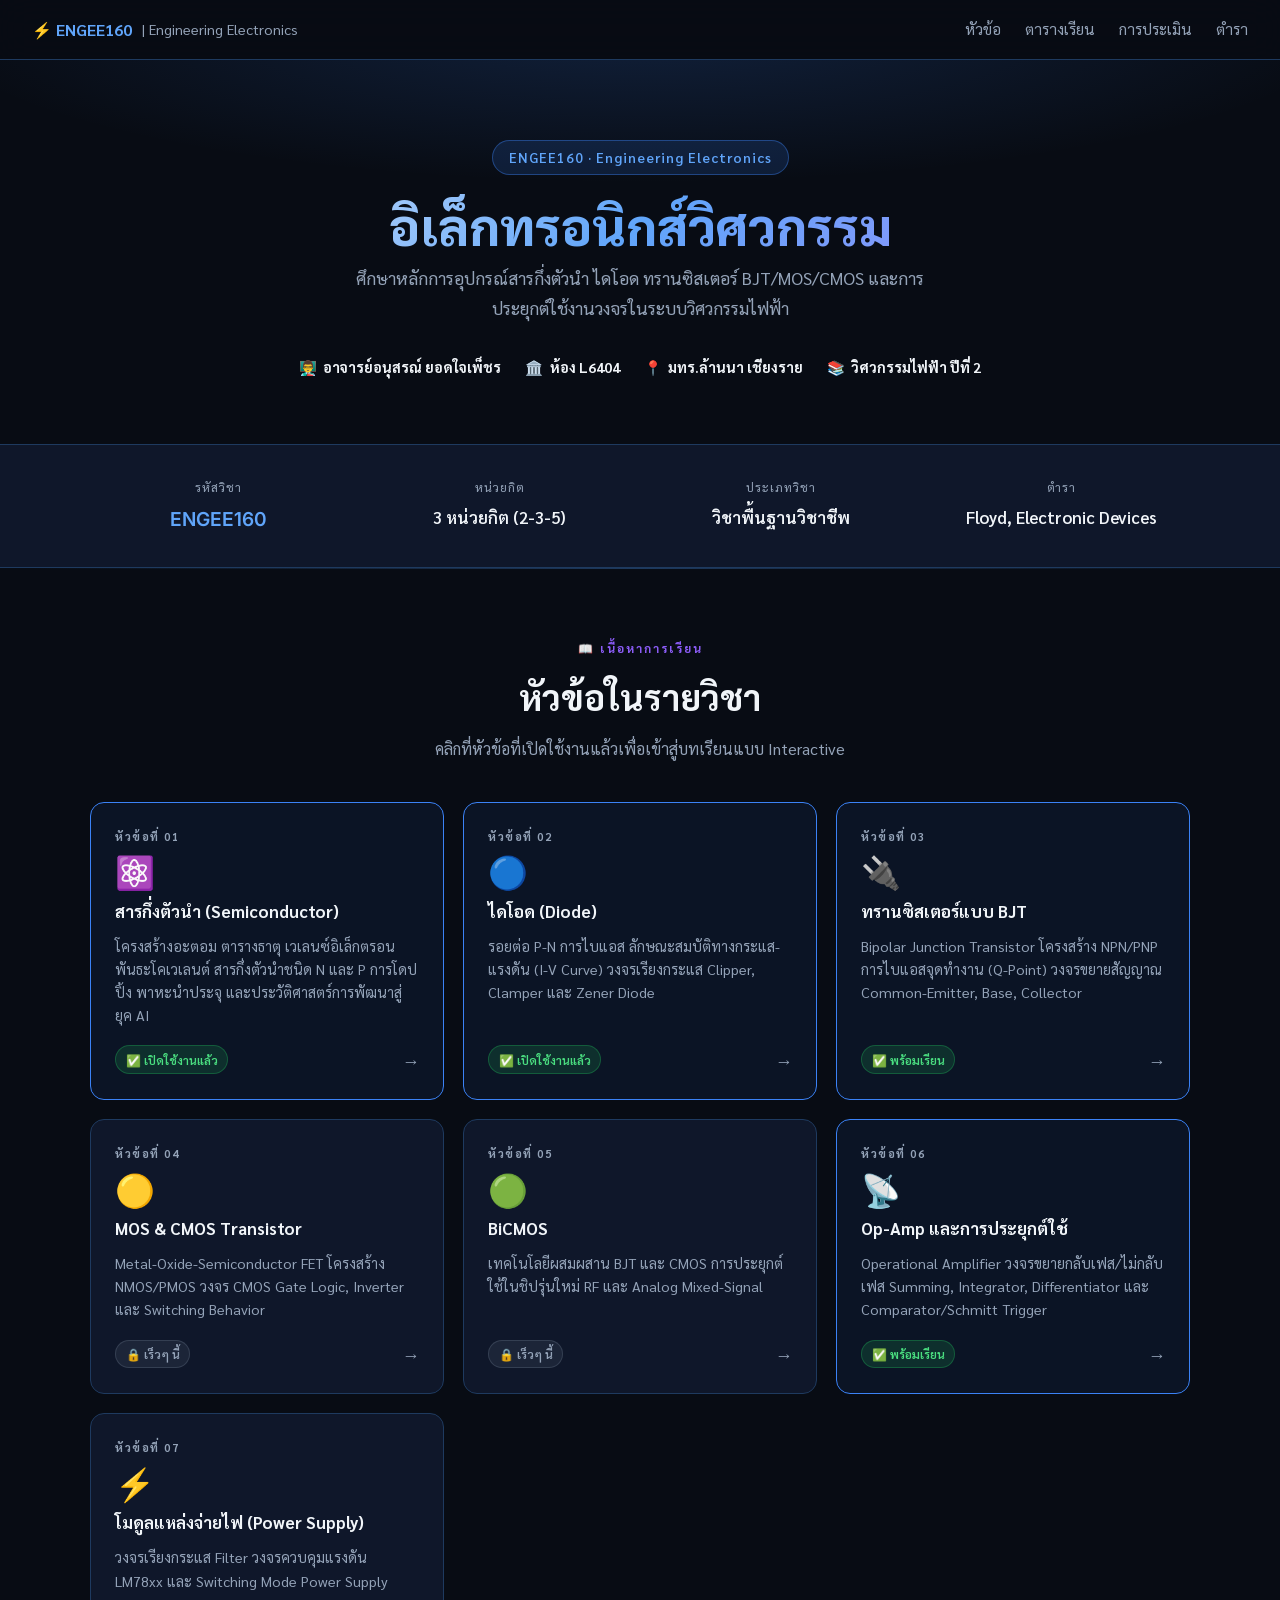
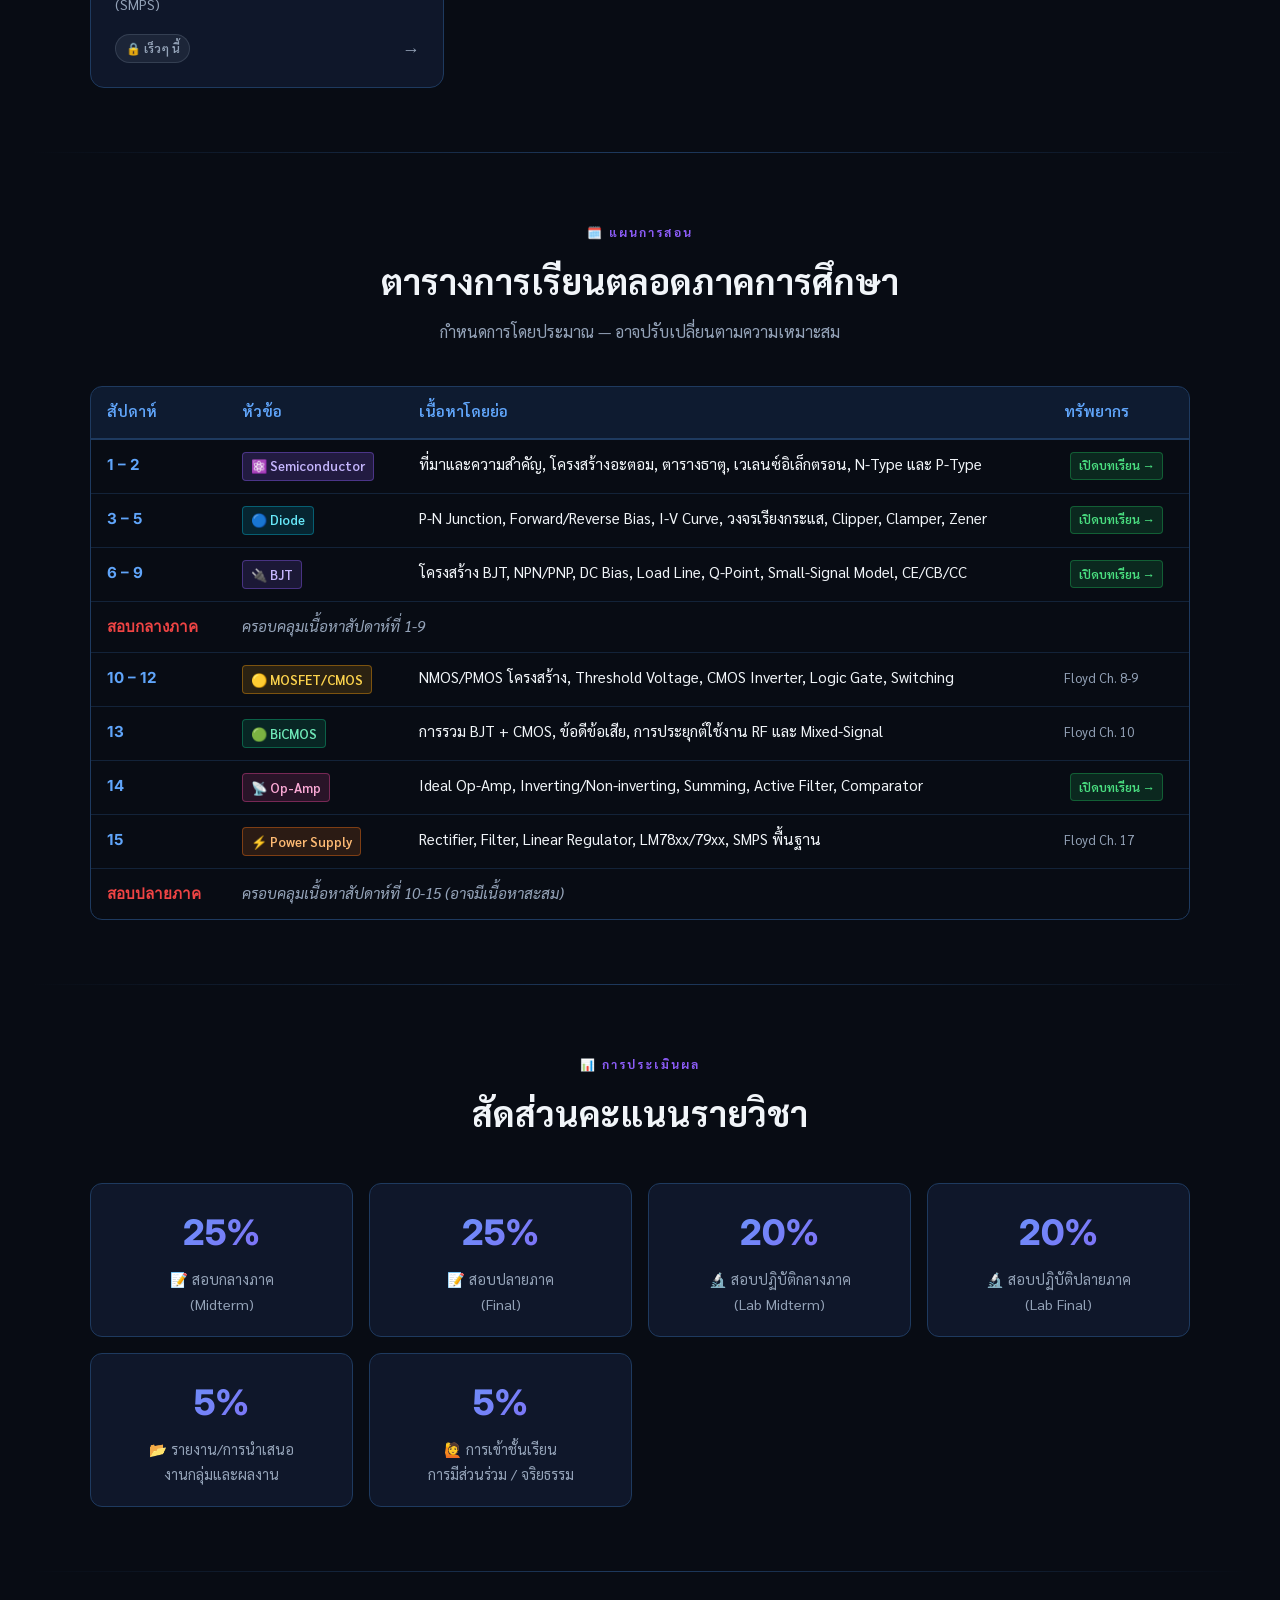
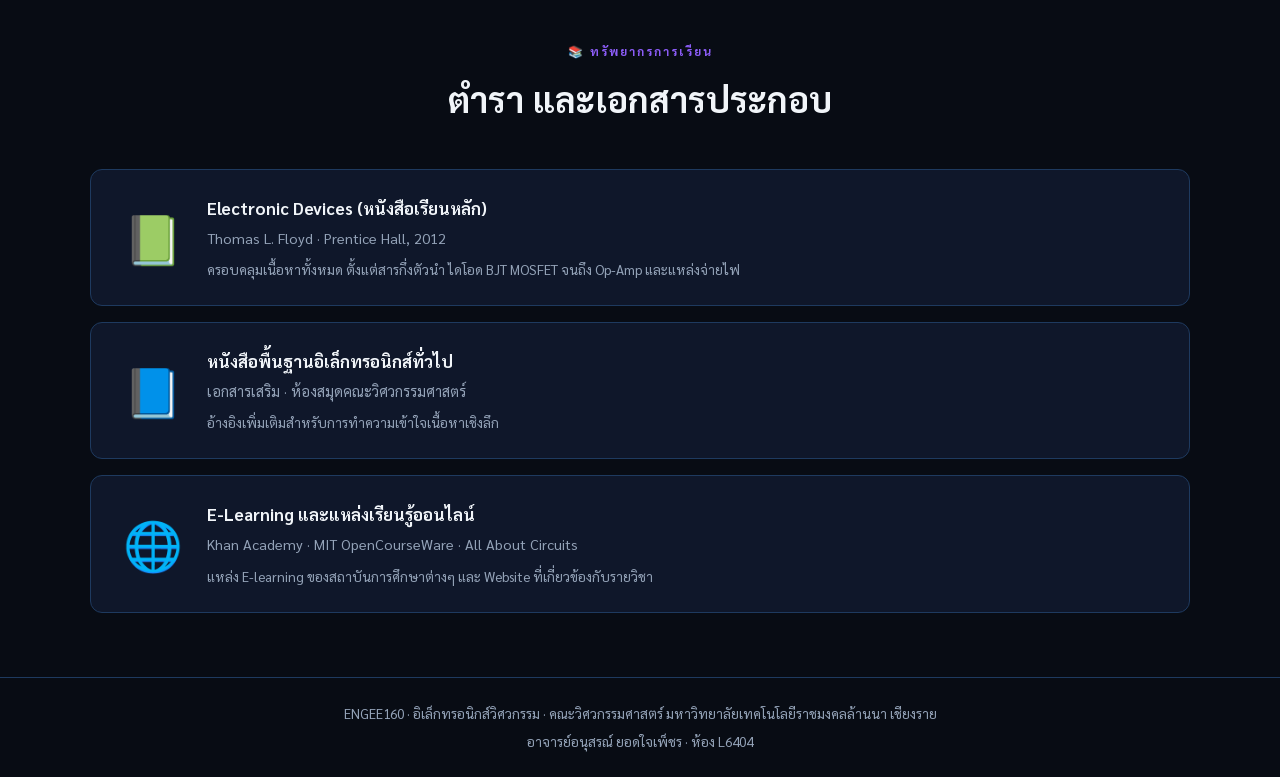
==== commit f8ee6066: "feat: add BJT, OpAmp, common quiz/certificate engines, and update modules" ====
--- a/index.html
+++ b/index.html
@@ -163,13 +163,13 @@
                 <div class="card-footer"><span class="card-tag tag-ok">✅ เปิดใช้งานแล้ว</span><span class="card-arrow">→</span></div>
             </a>
 
-            <div class="topic-card" style="--ca:#8b5cf6;--cb:#ec4899">
+            <a href="BJT/index.html" class="topic-card live pulse" style="--ca:#8b5cf6;--cb:#ec4899">
                 <div class="card-number">หัวข้อที่ 03</div>
                 <div class="card-icon">🔌</div>
                 <div class="card-title">ทรานซิสเตอร์แบบ BJT</div>
                 <div class="card-desc">Bipolar Junction Transistor โครงสร้าง NPN/PNP การไบแอสจุดทำงาน (Q-Point) วงจรขยายสัญญาณ Common-Emitter, Base, Collector</div>
-                <div class="card-footer"><span class="card-tag tag-soon">🔒 เร็วๆ นี้</span><span class="card-arrow">→</span></div>
-            </div>
+                <div class="card-footer"><span class="card-tag tag-ok">✅ พร้อมเรียน</span><span class="card-arrow">→</span></div>
+            </a>
 
             <div class="topic-card" style="--ca:#f59e0b;--cb:#ef4444">
                 <div class="card-number">หัวข้อที่ 04</div>
@@ -187,13 +187,13 @@
                 <div class="card-footer"><span class="card-tag tag-soon">🔒 เร็วๆ นี้</span><span class="card-arrow">→</span></div>
             </div>
 
-            <div class="topic-card" style="--ca:#ec4899;--cb:#8b5cf6">
+            <a href="OpAmp/index.html" class="topic-card live pulse" style="--ca:#ec4899;--cb:#8b5cf6">
                 <div class="card-number">หัวข้อที่ 06</div>
                 <div class="card-icon">📡</div>
                 <div class="card-title">Op-Amp และการประยุกต์ใช้</div>
-                <div class="card-desc">Operational Amplifier วงจรขยายกลับเฟส/ไม่กลับเฟส Summing, Integrator, Differentiator และ Active Filter</div>
-                <div class="card-footer"><span class="card-tag tag-soon">🔒 เร็วๆ นี้</span><span class="card-arrow">→</span></div>
-            </div>
+                <div class="card-desc">Operational Amplifier วงจรขยายกลับเฟส/ไม่กลับเฟส Summing, Integrator, Differentiator และ Comparator/Schmitt Trigger</div>
+                <div class="card-footer"><span class="card-tag tag-ok">✅ พร้อมเรียน</span><span class="card-arrow">→</span></div>
+            </a>
 
             <div class="topic-card" style="--ca:#f97316;--cb:#eab308">
                 <div class="card-number">หัวข้อที่ 07</div>
@@ -232,13 +232,13 @@
                     <td class="wk">3 – 5</td>
                     <td><span class="badge" style="background:rgba(6,182,212,.15);border-color:rgba(6,182,212,.4);color:#67e8f9">🔵 Diode</span></td>
                     <td>P-N Junction, Forward/Reverse Bias, I-V Curve, วงจรเรียงกระแส, Clipper, Clamper, Zener</td>
-                    <td><span style="color:var(--muted);font-size:.8rem">Floyd Ch. 2-3</span></td>
+                    <td><a href="Diode/index.html" class="lnk">เปิดบทเรียน →</a></td>
                 </tr>
                 <tr>
                     <td class="wk">6 – 9</td>
                     <td><span class="badge" style="background:rgba(139,92,246,.15);border-color:rgba(139,92,246,.4);color:#c4b5fd">🔌 BJT</span></td>
                     <td>โครงสร้าง BJT, NPN/PNP, DC Bias, Load Line, Q-Point, Small-Signal Model, CE/CB/CC</td>
-                    <td><span style="color:var(--muted);font-size:.8rem">Floyd Ch. 4-6</span></td>
+                    <td><a href="BJT/index.html" class="lnk">เปิดบทเรียน →</a></td>
                 </tr>
                 <tr>
                     <td class="wk" style="color:var(--red)">สอบกลางภาค</td>
@@ -260,7 +260,7 @@
                     <td class="wk">14</td>
                     <td><span class="badge" style="background:rgba(236,72,153,.15);border-color:rgba(236,72,153,.4);color:#f9a8d4">📡 Op-Amp</span></td>
                     <td>Ideal Op-Amp, Inverting/Non-inverting, Summing, Active Filter, Comparator</td>
-                    <td><span style="color:var(--muted);font-size:.8rem">Floyd Ch. 12</span></td>
+                    <td><a href="OpAmp/index.html" class="lnk">เปิดบทเรียน →</a></td>
                 </tr>
                 <tr>
                     <td class="wk">15</td>
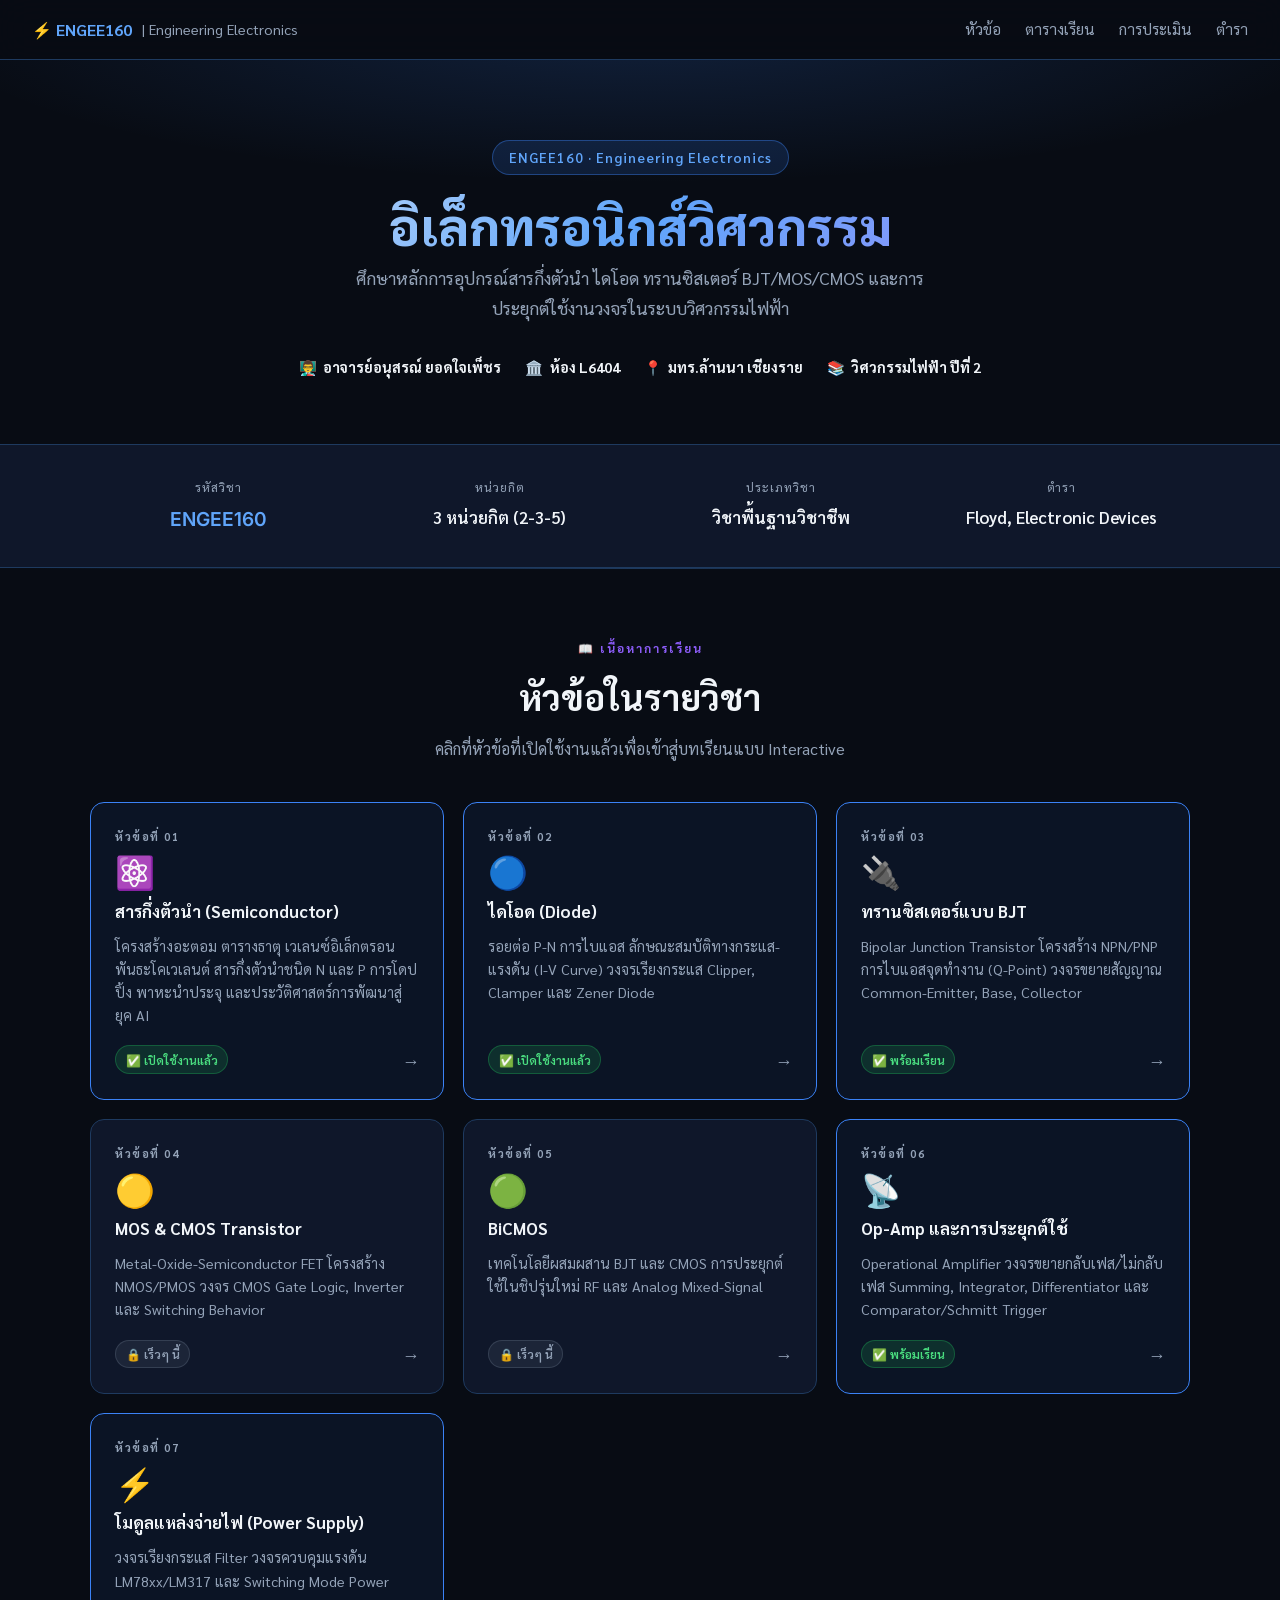
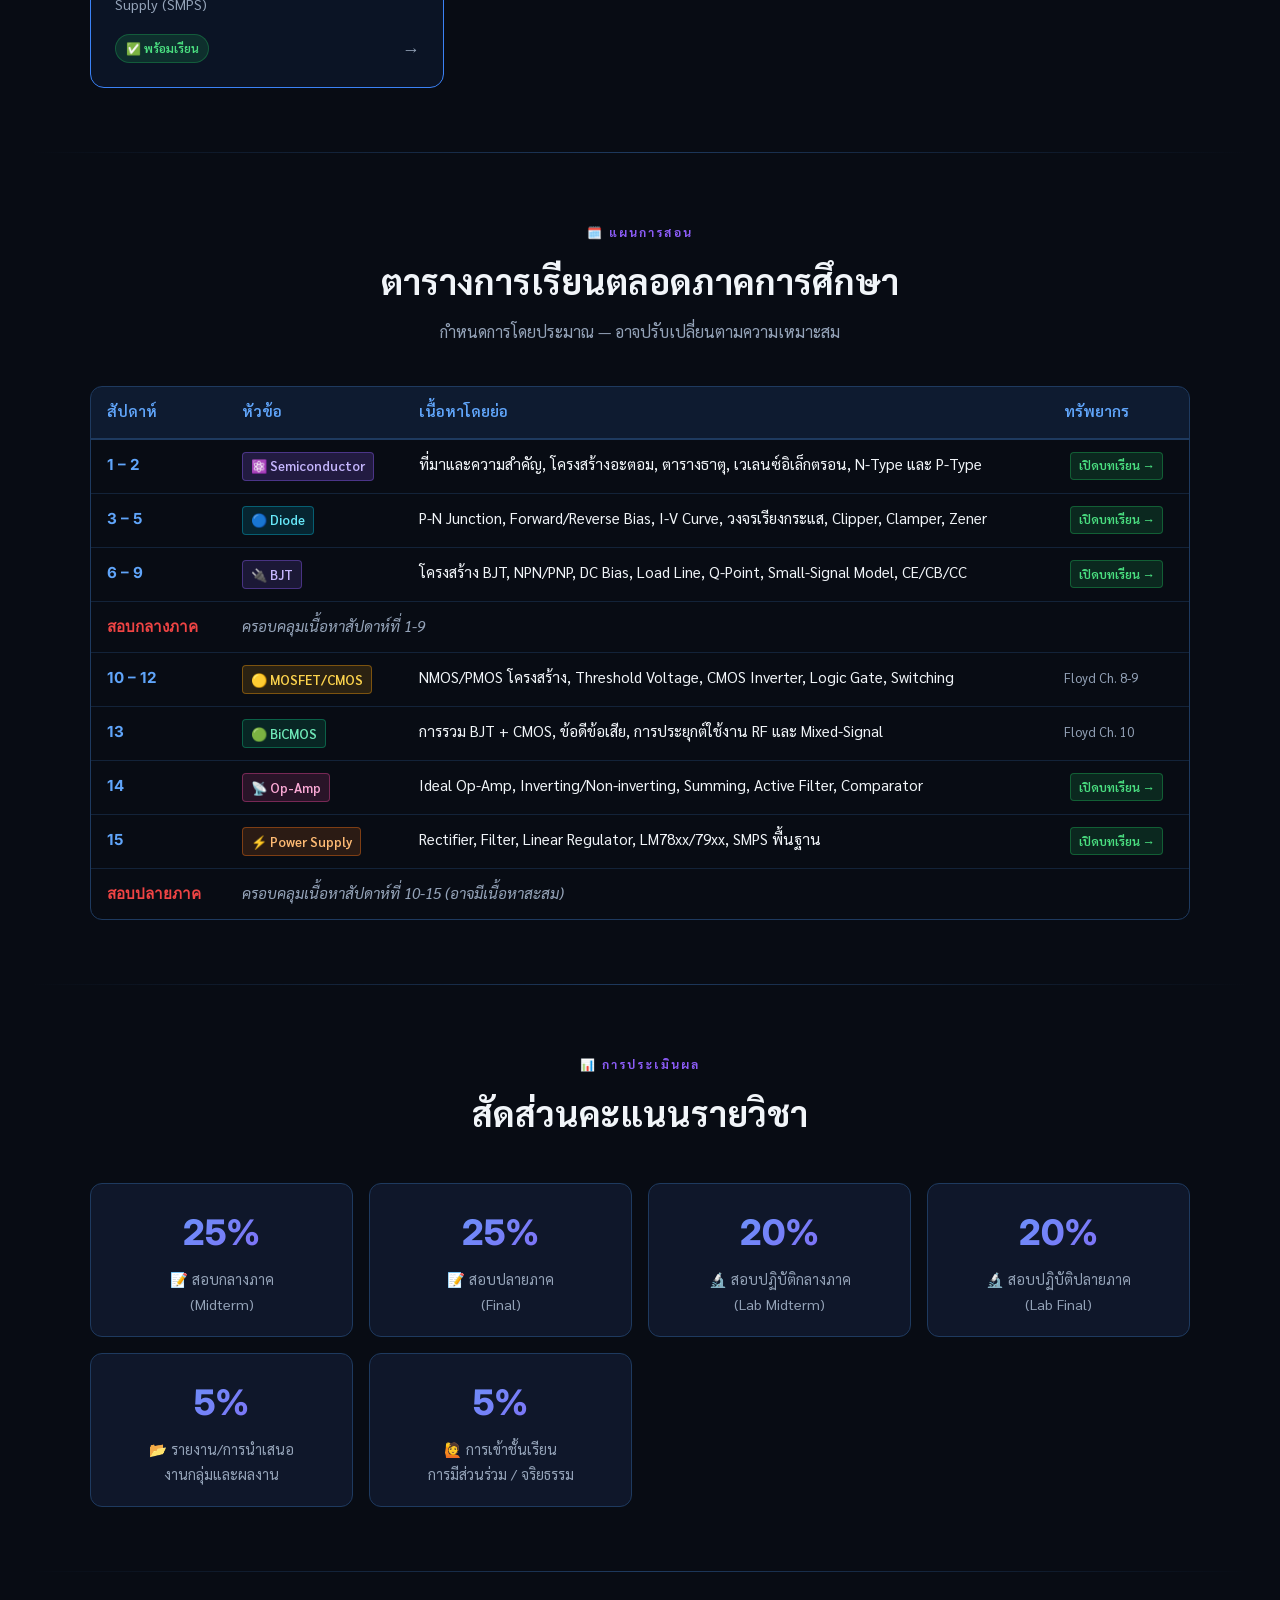
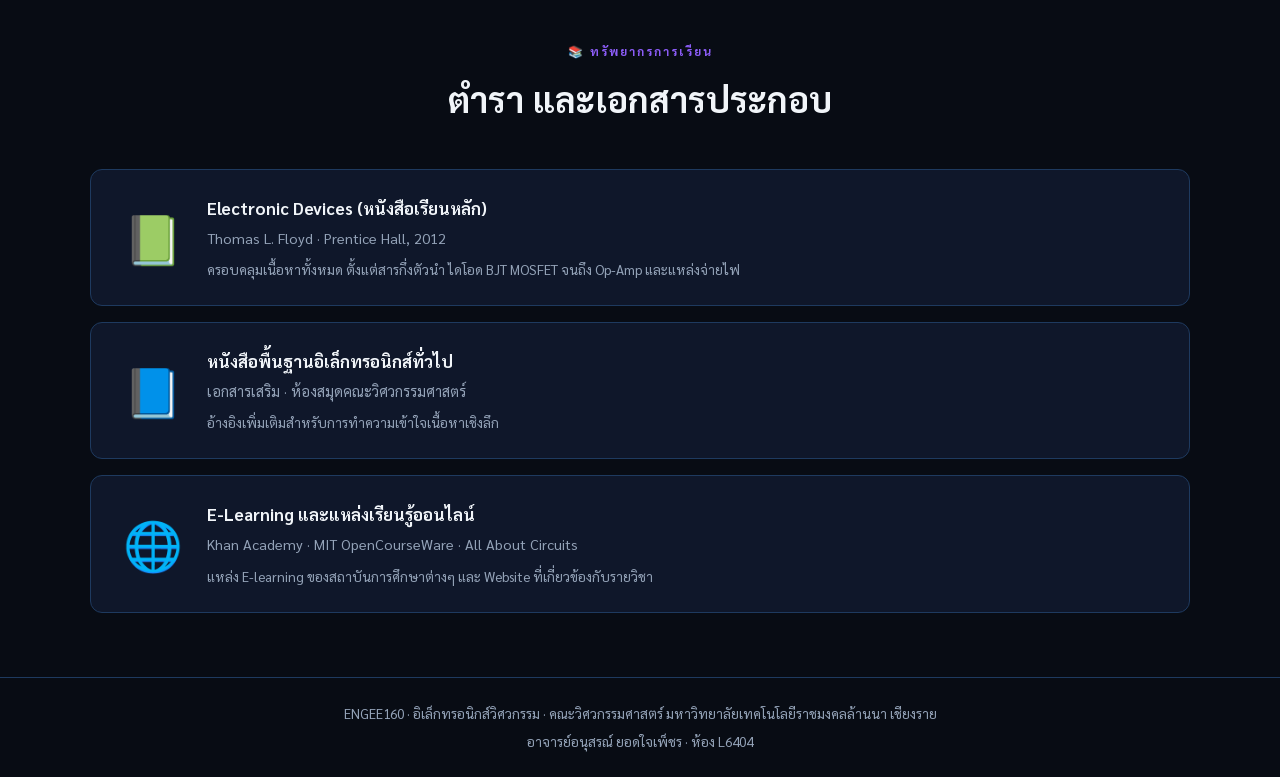
==== commit 97175cf1: "feat: improve BJT animations/layouts and add Power Supply module" ====
--- a/index.html
+++ b/index.html
@@ -195,13 +195,13 @@
                 <div class="card-footer"><span class="card-tag tag-ok">✅ พร้อมเรียน</span><span class="card-arrow">→</span></div>
             </a>
 
-            <div class="topic-card" style="--ca:#f97316;--cb:#eab308">
+            <a href="PowerSupply/index.html" class="topic-card live pulse" style="--ca:#f97316;--cb:#eab308">
                 <div class="card-number">หัวข้อที่ 07</div>
                 <div class="card-icon">⚡</div>
                 <div class="card-title">โมดูลแหล่งจ่ายไฟ (Power Supply)</div>
-                <div class="card-desc">วงจรเรียงกระแส Filter วงจรควบคุมแรงดัน LM78xx และ Switching Mode Power Supply (SMPS)</div>
-                <div class="card-footer"><span class="card-tag tag-soon">🔒 เร็วๆ นี้</span><span class="card-arrow">→</span></div>
-            </div>
+                <div class="card-desc">วงจรเรียงกระแส Filter วงจรควบคุมแรงดัน LM78xx/LM317 และ Switching Mode Power Supply (SMPS)</div>
+                <div class="card-footer"><span class="card-tag tag-ok">✅ พร้อมเรียน</span><span class="card-arrow">→</span></div>
+            </a>
 
         </div>
     </div>
@@ -266,7 +266,7 @@
                     <td class="wk">15</td>
                     <td><span class="badge" style="background:rgba(249,115,22,.15);border-color:rgba(249,115,22,.4);color:#fdba74">⚡ Power Supply</span></td>
                     <td>Rectifier, Filter, Linear Regulator, LM78xx/79xx, SMPS พื้นฐาน</td>
-                    <td><span style="color:var(--muted);font-size:.8rem">Floyd Ch. 17</span></td>
+                    <td><a href="PowerSupply/index.html" class="lnk">เปิดบทเรียน →</a></td>
                 </tr>
                 <tr>
                     <td class="wk" style="color:var(--red)">สอบปลายภาค</td>
